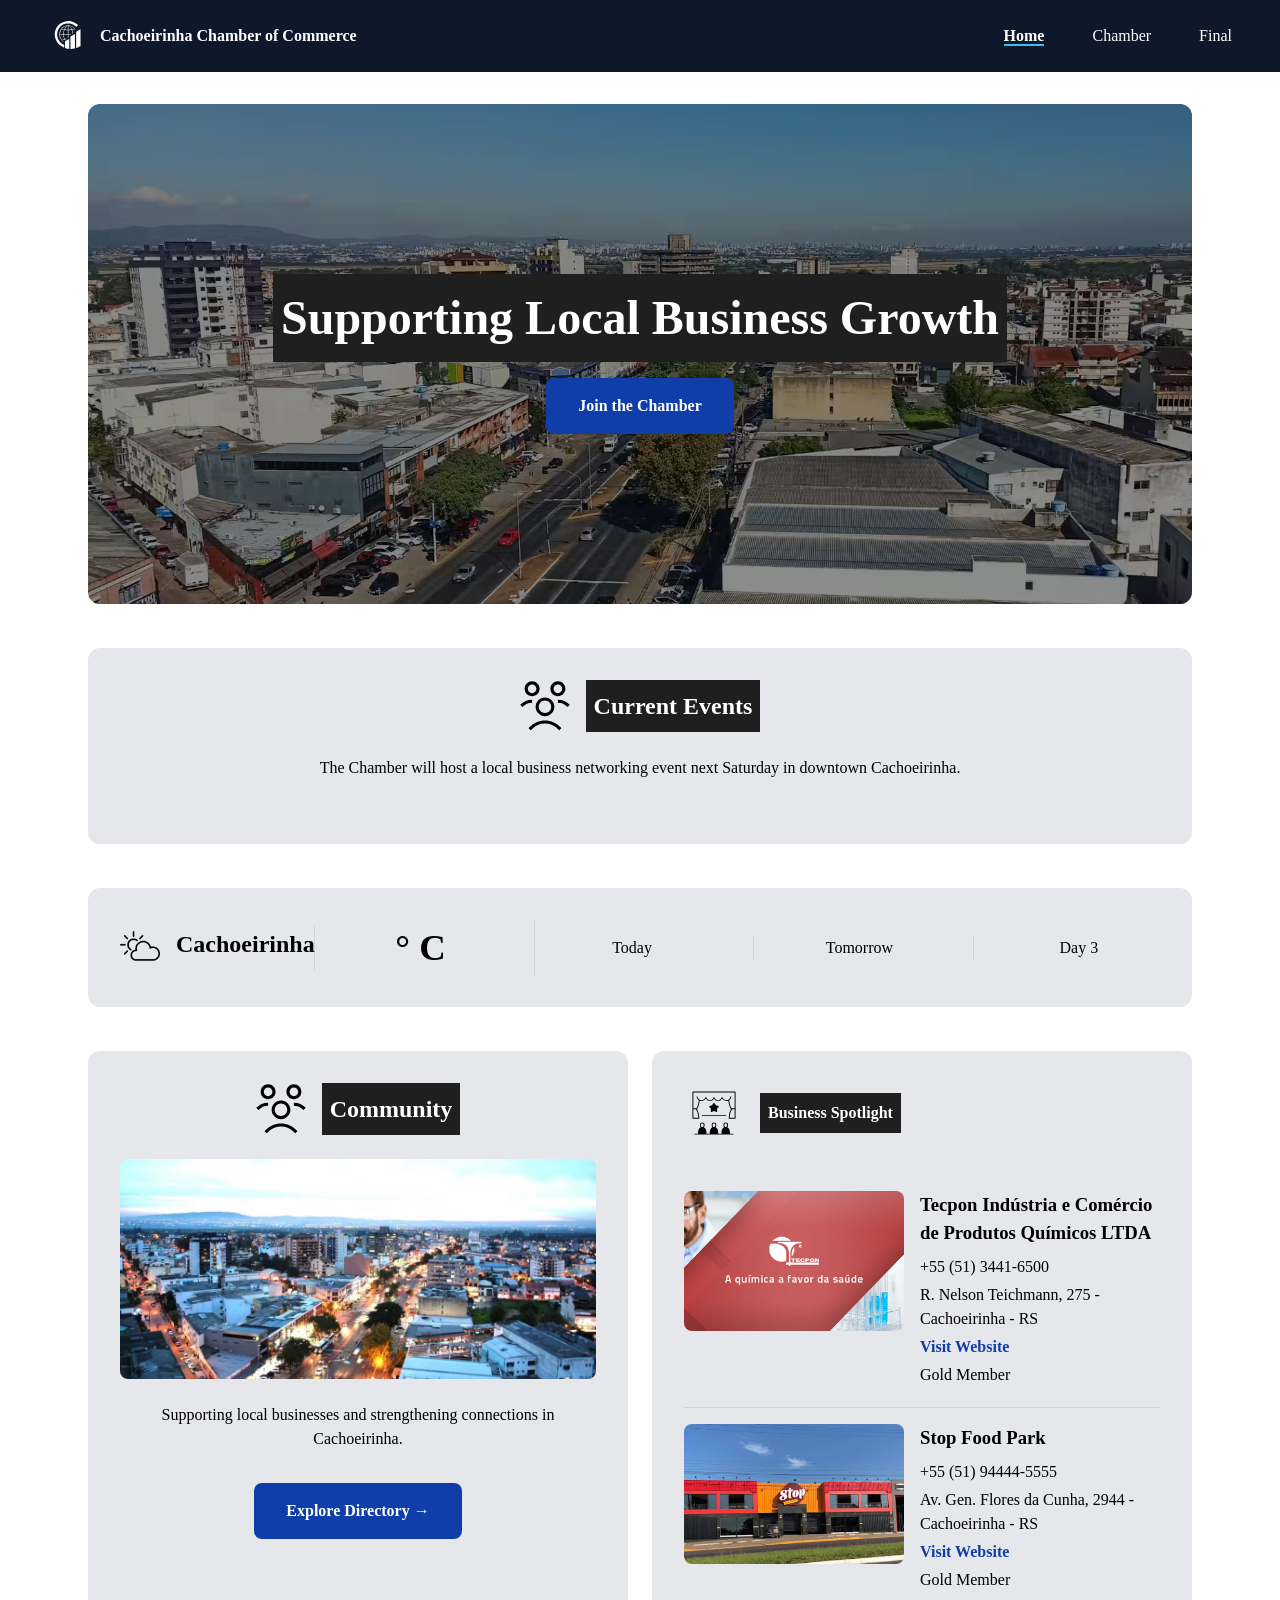
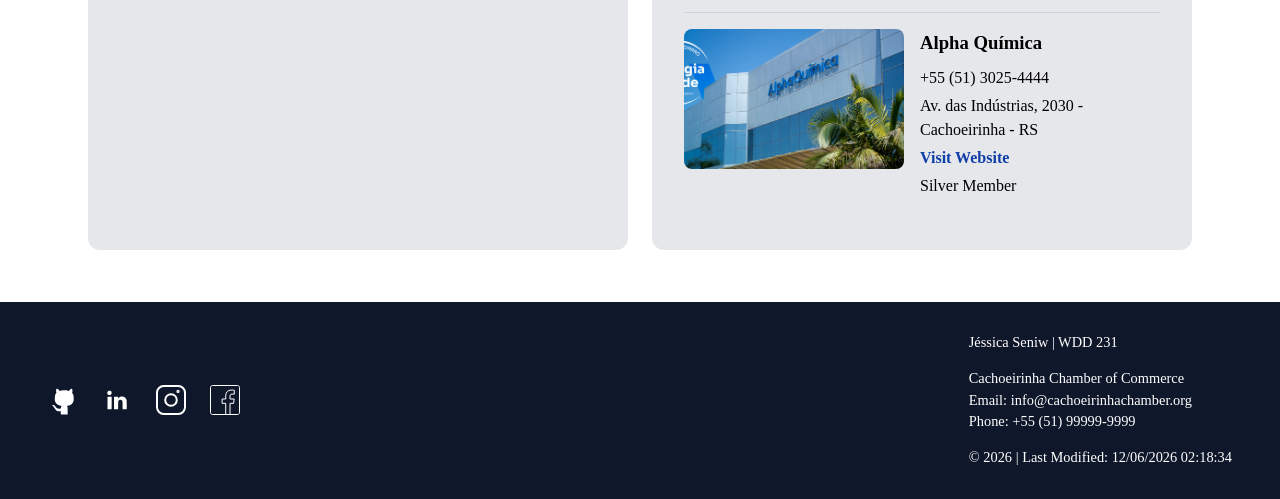
==== chamber/index.html @ 224cff1a "adding hero" ====
<!DOCTYPE html>
<html lang="en">

<head>
    <meta charset="UTF-8">
    <meta name="viewport" content="width=device-width, initial-scale=1.0">

    <title>Chamber Home | WDD 231</title>

    <meta name="description"
        content="Community highlights, local business spotlights, weather updates, and calls to action for the Cachoeirinha Chamber of Commerce.">
    <meta name="author" content="Jéssica Seniw">

    <!-- Favicon -->
    <link rel="icon" href="images/favicon.ico">

    <!-- Open Graph -->
    <meta property="og:title" content="Cachoeirinha Chamber of Commerce">
    <meta property="og:description"
        content="Supporting local businesses, encouraging growth, and strengthening community connections.">
    <meta property="og:image" content="https://jessicaseniw.github.io/wdd231/chamber/images/chamber-social.png">
    <meta property="og:url" content="https://jessicaseniw.github.io/wdd231/chamber/index.html">
    <meta property="og:type" content="website">

    <!-- Google Fonts -->
    <link rel="preconnect" href="https://fonts.googleapis.com">
    <link rel="preconnect" href="https://fonts.gstatic.com" crossorigin>
    <link href="https://fonts.googleapis.com/css2?family=Roboto:wght@400;500;700&display=swap" rel="stylesheet">

    <!-- CSS -->
    <link rel="stylesheet" href="../styles/normalize.css">

    <!-- Base site layout -->
    <link rel="stylesheet" href="../styles/small.css">
    <link rel="stylesheet" href="../styles/large.css">

    <!-- Chamber specific -->
    <link rel="stylesheet" href="styles/directory-small.css">
    <link rel="stylesheet" href="styles/directory-large.css">

    <!-- JavaScript -->
    <script src="../scripts/navigation.js" defer></script>
    <script src="../scripts/date.js" defer></script>

    <!-- HOME PAGE JS -->
    <script src="scripts/weather.js" defer></script>
    <script src="scripts/spotlight.js" defer></script>

</head>

<body>

    <header>
        <nav class="navigation">
            <a href="index.html" class="logo">
                <img src="../images/logo.svg" alt="Cachoeirinha Chamber logo" loading="lazy">
            </a>

            <p>Cachoeirinha Chamber of Commerce</p>

            <button id="menuButton" aria-label="Toggle navigation menu" aria-expanded="false">
                ☰
            </button>

            <ul id="navLinks">
                <li><a href="/index.html" class="active">Home</a></li>
                <li><a href="directory.html">Chamber</a></li>
                <li><a href="#">Final</a></li>
            </ul>
        </nav>
    </header>

    <main class="home-grid">
        <section class="hero">

            <img src="images/hero.avif" alt="Cachoeirinha community and local businesses">

            <div class="hero-content">

                <h2>Supporting Local Business Growth</h2>

                <a href="directory.html" class="cta-button">
                    Join the Chamber
                </a>

            </div>

        </section>

        <!-- EVENTS -->
        <section class="community-card">

            <div class="community-header">
                <img src="images/community.svg" alt="Event icon">
                <h2>Current Events</h2>
            </div>

            <p>
                The Chamber will host a local business networking
                event next Saturday in downtown Cachoeirinha.
            </p>

        </section>

        <!-- WEATHER -->
        <section class="weather-card">

            <div class="weather-item weather-main">

                <img id="weatherIcon" src="images/weather.ico" alt="Weather icon">

                <div>
                    <h1>Cachoeirinha</h1>
                    <p id="weatherDescription"></p>
                </div>

            </div>

            <div class="weather-item">
                <p class="temperature">
                    <span id="currentTemp"></span>° C
                </p>
            </div>

            <div class="weather-item">
                <p class="forecast-title">Today</p>
                <p id="forecast1"></p>
            </div>

            <div class="weather-item">
                <div>
                    <p class="forecast-title">Tomorrow</p>
                    <p id="forecast2"></p>
                </div>
            </div>

            <div class="weather-item">
                <div>
                    <p class="forecast-title">
                    <p class="forecast-title">Day 3</p>
                    <p id="forecast3"></p>
                </div>
            </div>

        </section>

        <!-- BOTTOM SECTION -->
        <section class="bottom-grid">

            <!-- COMMUNITY -->
            <div class="community-card">

                <div class="community-header">
                    <img src="images/community.svg" alt="Community icon">
                    <h2>Community</h2>
                </div>

                <img src="images/community.avif" alt="Community image">

                <p>
                    Supporting local businesses and strengthening
                    connections in Cachoeirinha.
                </p>

                <a href="directory.html">Explore Directory →</a>

            </div>

            <!-- SPOTLIGHT -->
            <div class="spotlight-card">

                <div class="spotlight-header">
                    <img src="images/spotlight.svg" alt="Spotlight icon">
                    <h2>Business Spotlight</h2>
                </div>

                <!-- Dynamic spotlight cards -->
                <div id="spotlights"></div>

            </div>

        </section>

    </main>

    <footer>
        <div class="icon-social">
            <a href="https://github.com" aria-label="GitHub">
                <img src="../images/github.svg" alt="GitHub icon">
            </a>

            <a href="https://www.linkedin.com" aria-label="LinkedIn">
                <img src="../images/linkedin.svg" alt="LinkedIn icon">
            </a>

            <a href="https://www.instagram.com" aria-label="Instagram">
                <img src="../images/insta.svg" alt="Instagram icon">
            </a>

            <a href="https://www.facebook.com" aria-label="Facebook">
                <img src="../images/facebook.svg" alt="Facebook icon">
            </a>
        </div>

        <div class="footer-info">
            <p>Jéssica Seniw | WDD 231</p>

            <p>
                Cachoeirinha Chamber of Commerce<br>
                Email: info@cachoeirinhachamber.org<br>
                Phone: +55 (51) 99999-9999
            </p>

            <p>
                &copy; <span id="currentyear"></span> |
                <span id="lastModified"></span>
            </p>
        </div>
    </footer>

</body>

</html>
---- styles/small.css ----
/* ================= Navigation ================= */
.navigation {
    background-color: #0f172a;
    color: #ffffff;
    padding: 1rem 1.25rem;

    display: flex;
    align-items: center;
    gap: 0.75rem;
    position: relative;
}

/* Logo + site name */
.logo {
    display: flex;
    align-items: center;
    gap: 0.5rem;
    text-decoration: none;
}

.logo img {
    width: 40px;
    height: auto;
    /* força o SVG a ficar branco */
    filter: brightness(0) invert(1);
}

/* Site name */
.navigation p {
    margin: 0;
    font-size: 1rem;
    font-weight: 700;
    white-space: nowrap;
}

/* Hamburger */
.navigation button {
    margin-left: auto;
    font-size: 1.75rem;
    background: none;
    border: none;
    color: #ffffff;
    cursor: pointer;
}

/* Navigation links */
.navigation ul {
    list-style: none;
    margin: 0;
    padding: 1rem 0;

    position: Static;
    top: 72px;
    left: 0;
    width: 100%;

    background-color: #0f172a;

    display: none;
    flex-direction: column;
    align-items: center;
    gap: 1.25rem;
}

.navigation ul.open {
    display: flex;
}

.navigation a {
    color: #ffffff;
    text-decoration: none;
    font-size: 1rem;
}

.navigation a.active {
    font-weight: 700;
    border-bottom: 2px solid #38bdf8;
}

/* ================= Main ================= */
main {
    padding: 1rem;
}

main h1 {
    margin: 0 0 1rem 0;
}

/* Sections */
section {
    margin-bottom: 1.25rem;
}

section h2 {
    background-color: #1f1f1f;
    color: #ffffff;
    padding: 0.5rem;
    font-size: 1rem;
    text-align: center;
    margin: 0;
}

/* About */
.about p {
    background-color: #e5e5e5;
    padding: 1rem;
    margin: 0;
}

/* Student photo */
.photo img {
    width: 80%;
    display: block;
}

/* ================= Courses ================= */
.courses h2 {
    margin-bottom: 0.5rem;
}

.course-filters {
    display: flex;
    gap: 0.5rem;
    margin-bottom: 0.75rem;
}

.course-filters button {
    flex: 1;
    padding: 0.5rem;
    background-color: #d9d9d9;
    border: 1px solid #aaa;
    cursor: pointer;
}

.course-list {
    display: grid;
    grid-template-columns: 1fr;
    gap: 0.75rem;
}

.course {
    background-color: #d9d9d9;
    padding: 0.75rem;
    text-align: center;
    border: 1px solid #aaa;
}

.course.completed {
    background-color: #e0f2fe;
    border: 2px solid #156e94;
    font-weight: 700;
}

.credits {
    text-align: center;
    font-size: 0.9rem;
    margin: 0.75rem 0 0;
}

/* ================= Social Icons ================= */
.icon-social {
    display: flex;
    justify-content: center;
    gap: 1.5rem;
    margin: 0.5rem 0;
}

.icon-social img {
    width: 30px;
    height: 30px;
}

/* ================= Footer ================= */
footer {
    background-color: #0f172a;
    color: #ffffff;
    padding: 1rem;
    text-align: center;

    display: flex;
    flex-direction: column;
    gap: 0.25rem;
}
---- styles/large.css ----
@media (min-width: 768px) {

    /* ================= Navigation ================= */
    .navigation {
        padding: 1rem 3rem;
    }

    .navigation button {
        font-size: 2rem;
    }

    .navigation ul {
        top: 72px;
        flex-direction: row;
        justify-content: center;
        gap: 3rem;
    }

    /* ================= Main Layout ================= */
    main {
        max-width: 1200px;
        margin: 0 auto;
        padding: 1rem;

        display: grid;
        grid-template-columns: 2fr 1fr;
        grid-template-areas:
            "title title"
            "about photo"
            "courses courses";
        gap: 1rem;
    }

    main h1 {
        grid-area: title;
        margin-bottom: 0.5rem;
    }

    .about {
        grid-area: about;
        display: flex;
        flex-direction: column;
    }

    .photo {
        grid-area: photo;
        display: flex;
        flex-direction: column;
    }

    .courses {
        grid-area: courses;
    }

    /* ================= Equal Height Cards ================= */
    .about .card-content,
    .photo .card-content {
        flex: 1;
        display: flex;
    }

    .about p {
        flex: 1;
    }

    .photo .card-content {
        align-items: center;
        justify-content: center;
    }

    .photo img {
        max-width: 50%;
        height: auto;
    }

    /* ================= Courses ================= */
    .course-list {
        grid-template-columns: repeat(3, 1fr);
    }

    /* ================= Social Icons ================= */
    .icon-social {
        margin: 0.75rem 0;
    }

    /* ================= Footer ================= */
    footer {
        flex-direction: row;
        justify-content: space-between;
        align-items: center;
        text-align: left;
        padding: 1rem 3rem;
    }
}
---- chamber/styles/directory-small.css ----
/* ================= HERO ================= */

.hero {
    position: relative;
    border-radius: 12px;
    overflow: hidden;
}

.hero img {
    width: 100%;
    height: 320px;
    object-fit: cover;
}

.hero-content {
    position: absolute;
    inset: 0;

    display: flex;
    flex-direction: column;
    justify-content: center;
    align-items: center;

    background: rgba(0, 0, 0, 0.45);

    color: white;
    text-align: center;
    padding: 1rem;
}

.hero-content h2 {
    font-size: 2rem;
    margin-bottom: 1rem;
}

.cta-button {
    background-color: #0f3ea8;
    color: white;
    text-decoration: none;

    padding: 1rem 2rem;
    border-radius: 8px;

    font-weight: 700;
}

/* ================= View Buttons (Directory only) ================= */
.view-buttons {
    display: flex;
    justify-content: center;
    gap: 0.75rem;
    margin-bottom: 1rem;
}

.view-buttons button {
    width: 44px;
    height: 44px;
    background-color: transparent;
    border: 1px solid #cbd5f5;
    border-radius: 6px;
    cursor: pointer;

    display: flex;
    align-items: center;
    justify-content: center;
}

.view-buttons button img {
    width: 22px;
    height: 22px;
}

.view-buttons button.active {
    background-color: #e5e7eb;
    outline: 2px solid #0f172a;
}

/* ================= Directory Page ================= */
#members.grid-view {
    display: grid;
    grid-template-columns: 1fr;
    gap: 1rem;
}

#members.list-view {
    display: flex;
    flex-direction: column;
    gap: 1rem;
}

.member-card {
    background-color: #e5e7eb;
    padding: 1rem;
    border-radius: 6px;
    text-align: center;
}

#members.grid-view .member-card img {
    width: 100%;
    height: 200px;
    object-fit: cover;
    display: block;
    border-radius: 4px;
    margin-bottom: 0.5rem;
}

#members.list-view .member-card img {
    display: none;
}

.member-card h2 {
    margin: 0.5rem 0;
    font-size: 1.1rem;
}

.member-card p {
    margin: 0.25rem 0;
}

.member-card a {
    color: #0f172a;
    font-weight: 600;
}

/*=================Footer=================*/

.footer-info {
    font-size: 0.9rem;
}

/* =====================================================
   HOME PAGE
===================================================== */

.home-grid {
    display: flex;
    flex-direction: column;
    gap: 1.5rem;
}

/* ================= WEATHER ================= */

.weather-card {
    background-color: #e5e7eb;
    border-radius: 12px;
    padding: 2rem;

    display: flex;
    flex-direction: column;
    gap: 1.5rem;
}

.weather-item {
    display: flex;
    align-items: center;
    justify-content: center;
    gap: 1rem;
    text-align: center;
}

.weather-item img {
    width: 40px;
}

.weather-item h2,
.weather-item h3,
.weather-item p {
    margin: 0;
}

.temperature {
    font-size: 2.3rem;
    font-weight: 700;
}

#weatherDescription {
    text-transform: capitalize;
    font-size: 0.95rem;
    color: #334155;
    margin-top: 0.25rem;
}

/* ================= BOTTOM GRID ================= */

.bottom-grid {
    display: flex;
    flex-direction: column;
    gap: 1.5rem;
}

/* ================= COMMUNITY ================= */

.community-card,
.spotlight-card {
    background-color: #e5e7eb;
    border-radius: 12px;
    padding: 2rem;
}

.community-card {
    text-align: center;
}

/* COMMUNITY HEADER */

.community-header {
    display: flex;
    align-items: center;
    justify-content: center;
    gap: 1rem;
    margin-bottom: 1.5rem;
}

.community-header img {
    width: 50px;
    margin: 0;
}

.community-header h2 {
    margin: 0;
    font-size: 1.5rem;
}

/* COMMUNITY MAIN IMAGE */

.community-card>img {
    width: 100%;
    height: 220px;
    object-fit: cover;
    border-radius: 8px;
    margin-bottom: 1.5rem;
}

.community-card p {
    margin-bottom: 2rem;
}

.community-card a {
    display: inline-block;
    background-color: #0f3ea8;
    color: white;
    text-decoration: none;
    padding: 1rem 2rem;
    border-radius: 8px;
    font-weight: 700;
}

/* ================= SPOTLIGHT ================= */

.spotlight-header {
    display: flex;
    align-items: center;
    gap: 1rem;
    margin-bottom: 2rem;
}

.spotlight-header img {
    width: 60px;
}

.spotlight-header h2 {
    margin: 0;
}

/* DYNAMIC SPOTLIGHTS */

#spotlights {
    display: flex;
    flex-direction: column;
}

#spotlights .business {
    display: flex;
    gap: 1rem;
    align-items: center;
    padding: 1rem 0;
}

#spotlights .business img {
    width: 200px;
    height: 130px;
    object-fit: cover;
    border-radius: 8px;
}

#spotlights .business h3 {
    margin: 0 0 0.5rem;
}

#spotlights .business p {
    margin: 0.25rem 0;
}

#spotlights .business a {
    color: #0f3ea8;
    font-weight: 600;
    text-decoration: none;
}

#spotlights .business+.business {
    border-top: 1px solid #cbd5e1;
}
---- chamber/styles/directory-large.css ----
@media (min-width: 768px) {

    /* ================= Navigation ================= */

    #menuButton {
        display: none;
    }

    .navigation {
        padding: 1rem 3rem;
    }

    .navigation ul {
        position: static;
        display: flex !important;
        flex-direction: row;
        margin-left: auto;
        gap: 3rem;
        background: none;
        width: auto;
        padding: 0;
    }

    /* ================= Main ================= */

    main {
        padding: 2rem 3rem;
    }

    /* =====================================================
       HOME PAGE
    ===================================================== */

    /* HERO */

    .hero img {
        height: 500px;
    }

    .hero-content h2 {
        font-size: 3rem;
    }

    /* WEATHER */

    .weather-card {
        flex-direction: row;
        justify-content: space-between;
        align-items: center;
    }

    .weather-item {
        flex: 1;
    }

    .weather-item:not(:last-child) {
        border-right: 1px solid #cbd5e1;
        padding-right: 2rem;
    }

    .weather-main {
        justify-content: flex-start;
        text-align: left;
    }

    /* BOTTOM GRID */

    .bottom-grid {
        display: grid;
        grid-template-columns: 1fr 1fr;
        gap: 1.5rem;
        align-items: start;
    }

    /* COMMUNITY */

    .community-card {
        height: 100%;
    }

    /* SPOTLIGHT */

    .spotlight-card {
        height: 100%;
    }

    #spotlights .business {
        align-items: flex-start;
    }

    #spotlights .business img {
        width: 220px;
        height: 140px;
    }

    /* ================= DIRECTORY PAGE ================= */

    #members.grid-view {
        grid-template-columns: repeat(3, 1fr);
    }

    #members.list-view .member-card {
        text-align: left;
    }

    /* ================= Footer ================= */

    footer {
        flex-direction: row;
        justify-content: space-between;
        align-items: center;
        text-align: left;
        padding: 1rem 3rem;
    }
}
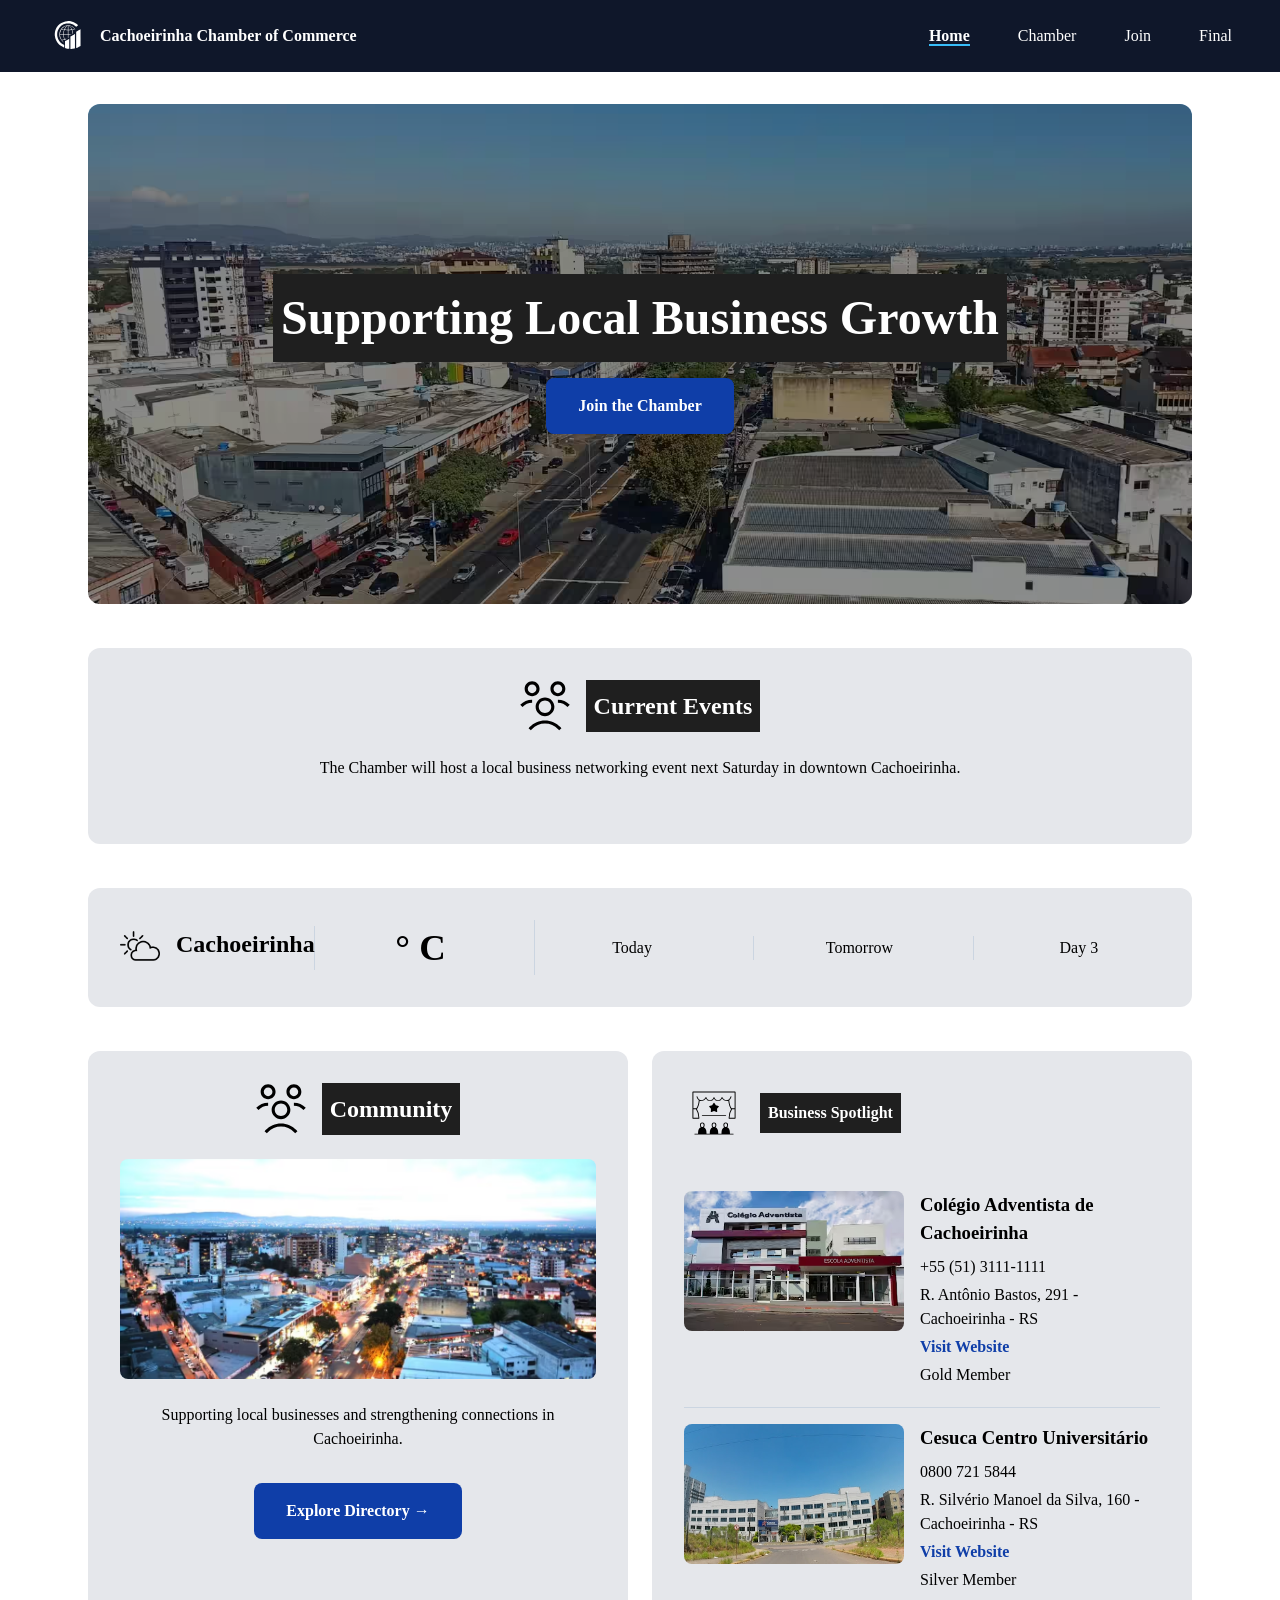
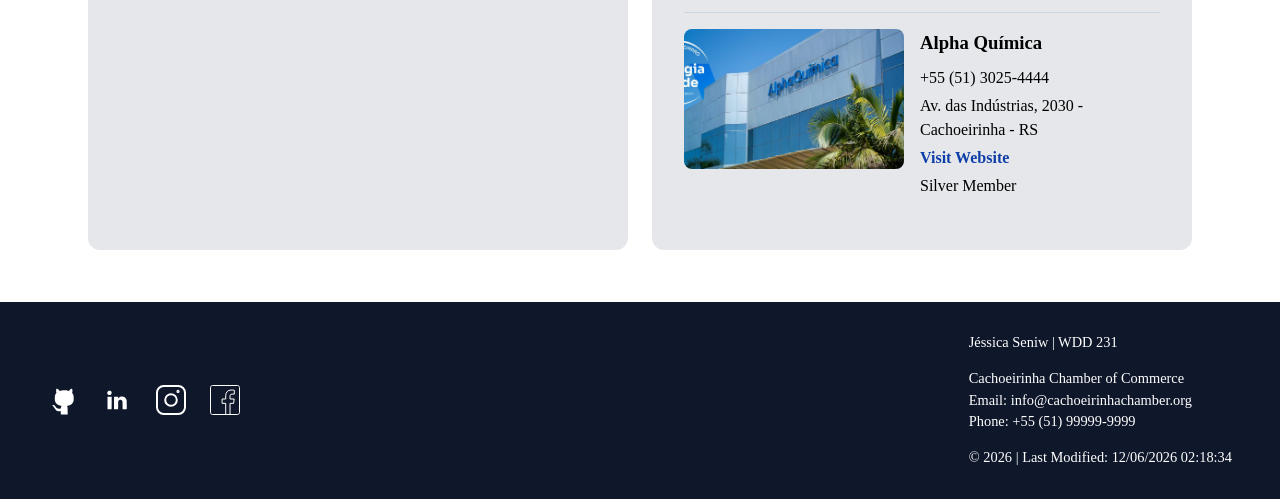
==== commit d4ca9306: "trying to fix Chamber directory.html css broked" ====
--- a/chamber/index.html
+++ b/chamber/index.html
@@ -63,8 +63,9 @@
             </button>
 
             <ul id="navLinks">
-                <li><a href="/index.html" class="active">Home</a></li>
+                <li><a href="index.html" class="active">Home</a></li>
                 <li><a href="directory.html">Chamber</a></li>
+                <li><a href="join.html">Join</a></li>
                 <li><a href="#">Final</a></li>
             </ul>
         </nav>
--- a/styles/small.css
+++ b/styles/small.css
@@ -1,3 +1,5 @@
+/* SMALL.CSS */
+
 /* ================= Navigation ================= */
 .navigation {
     background-color: #0f172a;
--- a/styles/large.css
+++ b/styles/large.css
@@ -1,3 +1,5 @@
+/* LARGE.CSS */
+
 @media (min-width: 768px) {
 
     /* ================= Navigation ================= */
--- a/chamber/styles/directory-small.css
+++ b/chamber/styles/directory-small.css
@@ -1,3 +1,5 @@
+/* DIRECTORY-SMALL.CSS */
+
 /* ================= HERO ================= */
 
 .hero {
@@ -299,4 +301,135 @@
 
 #spotlights .business+.business {
     border-top: 1px solid #cbd5e1;
+}
+
+/* =====================================================
+   JOIN PAGE
+===================================================== */
+
+input:focus,
+select:focus,
+textarea:focus,
+button:focus,
+.membership-card a:focus {
+    outline: 3px solid #0f3ea8;
+    outline-offset: 2px;
+}
+
+/* =====================================================
+   JOIN PAGE
+===================================================== */
+
+input:focus,
+select:focus,
+textarea:focus,
+button:focus {
+    outline: 3px solid #0f3ea8;
+    outline-offset: 2px;
+}
+
+.join-container {
+    display: flex;
+    flex-direction: column;
+    gap: 2rem;
+}
+
+.form-note {
+    display: block;
+    margin-bottom: 1.5rem;
+    font-style: italic;
+}
+
+.join-form {
+    width: 100%;
+    display: block;
+}
+
+.join-form form {
+    display: flex;
+    flex-direction: column;
+    gap: 1rem;
+}
+
+.form-group {
+    display: flex;
+    flex-direction: column;
+}
+
+.form-group label {
+    font-weight: 600;
+    margin-bottom: .4rem;
+}
+
+.form-group input,
+.form-group select,
+.form-group textarea {
+    width: 100%;
+    padding: .85rem;
+    border: 1px solid #cbd5e1;
+    border-radius: 6px;
+    font-size: 1rem;
+    box-sizing: border-box;
+}
+
+input[type="submit"] {
+    background-color: #0f3ea8;
+    color: white;
+    border: none;
+    border-radius: 8px;
+    padding: 1rem;
+    cursor: pointer;
+    font-weight: 700;
+    transition: .2s;
+}
+
+input[type="submit"]:hover {
+    opacity: .9;
+}
+
+.membership-cards {
+    display: flex;
+    flex-direction: column;
+    gap: 1rem;
+}
+
+.membership-card {
+    background: #e5e7eb;
+    padding: 1.5rem;
+    border-radius: 10px;
+    text-align: center;
+    box-shadow: 0 2px 6px rgba(0, 0, 0, .08);
+}
+
+.membership-card h2 {
+    margin-top: 0;
+}
+
+.membership-card button {
+    background-color: #0f3ea8;
+    color: white;
+    border: none;
+    border-radius: 6px;
+    padding: .75rem 1rem;
+    cursor: pointer;
+    font-weight: 600;
+}
+
+/* ================= MODALS ================= */
+
+dialog {
+    border: none;
+    border-radius: 10px;
+    padding: 2rem;
+    max-width: 450px;
+}
+
+dialog::backdrop {
+    background: rgba(0, 0, 0, 0.5);
+}
+
+dialog button {
+    margin-top: 1rem;
+    padding: .75rem 1rem;
+    cursor: pointer;
 }
--- a/chamber/styles/directory-large.css
+++ b/chamber/styles/directory-large.css
@@ -1,3 +1,5 @@
+/* DIRECTORY-LARGE.CSS */
+
 @media (min-width: 768px) {
 
     /* ================= Navigation ================= */
@@ -103,6 +105,27 @@
         text-align: left;
     }
 
+    /* ================= JOIN PAGE ================= */
+
+    .join-container {
+        display: grid;
+        grid-template-columns: minmax(500px, 700px) 320px;
+        gap: 3rem;
+        justify-content: center;
+        align-items: start;
+    }
+
+    .join-form {
+        width: 100%;
+    }
+
+    .membership-cards {
+        width: 320px;
+        display: flex;
+        flex-direction: column;
+        gap: 1rem;
+    }
+
     /* ================= Footer ================= */
 
     footer {
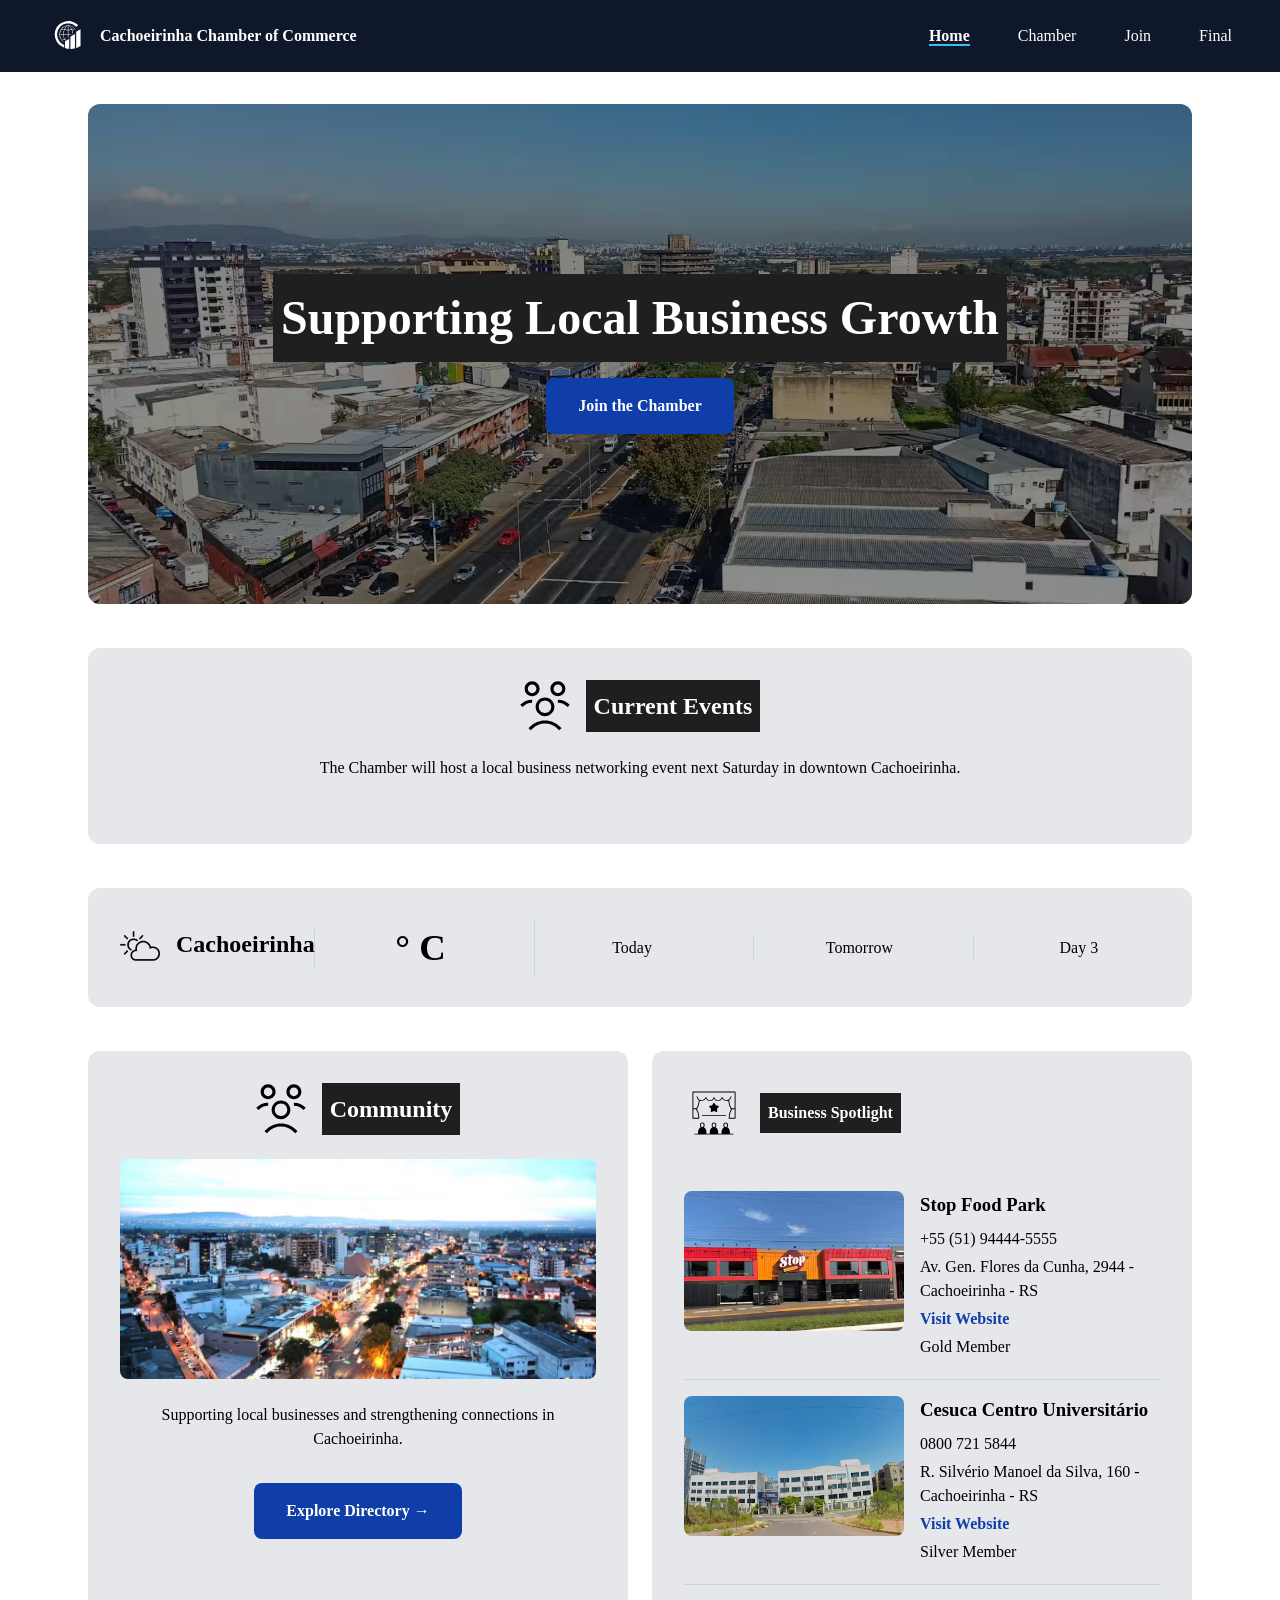
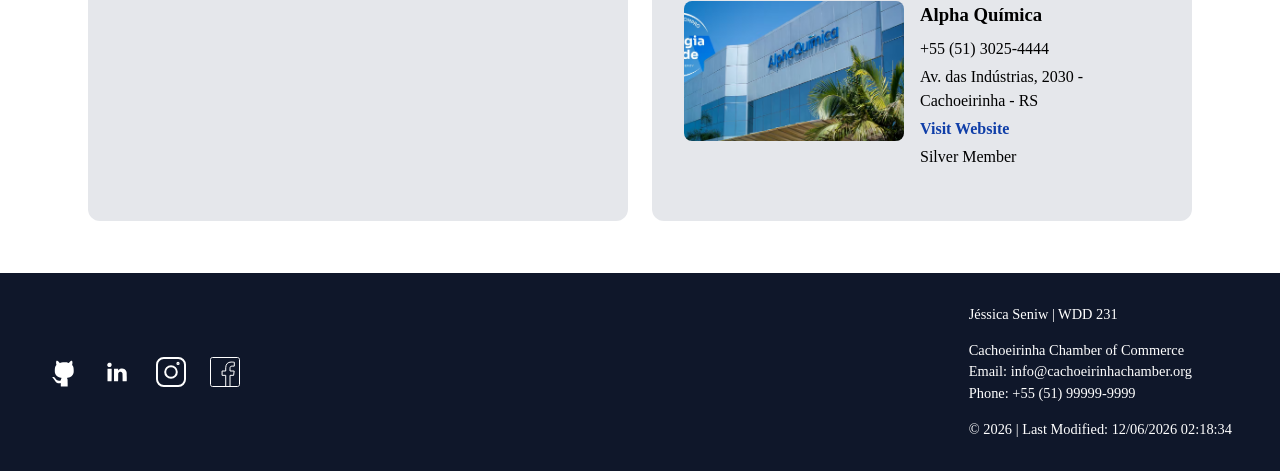
==== commit 0beee342: "Name file: adding the file's name on top of code." ====
--- a/chamber/index.html
+++ b/chamber/index.html
@@ -1,3 +1,5 @@
+<!-- CHAMBER INDEX -->
+
 <!DOCTYPE html>
 <html lang="en">
 
--- a/styles/large.css
+++ b/styles/large.css
@@ -24,7 +24,7 @@
         margin: 0 auto;
         padding: 1rem;
 
-        display: grid;
+        display: block;
         grid-template-columns: 2fr 1fr;
         grid-template-areas:
             "title title"
--- a/chamber/styles/directory-small.css
+++ b/chamber/styles/directory-small.css
@@ -301,19 +301,6 @@
 
 #spotlights .business+.business {
     border-top: 1px solid #cbd5e1;
-}
-
-/* =====================================================
-   JOIN PAGE
-===================================================== */
-
-input:focus,
-select:focus,
-textarea:focus,
-button:focus,
-.membership-card a:focus {
-    outline: 3px solid #0f3ea8;
-    outline-offset: 2px;
 }
 
 /* =====================================================
@@ -393,14 +380,6 @@
     gap: 1rem;
 }
 
-.membership-card {
-    background: #e5e7eb;
-    padding: 1.5rem;
-    border-radius: 10px;
-    text-align: center;
-    box-shadow: 0 2px 6px rgba(0, 0, 0, .08);
-}
-
 .membership-card h2 {
     margin-top: 0;
 }
@@ -432,4 +411,81 @@
     margin-top: 1rem;
     padding: .75rem 1rem;
     cursor: pointer;
+}
+
+/* ================= MEMBERSHIP CARD ANIMATION ================= */
+
+@keyframes cardFadeIn {
+    from {
+        opacity: 0;
+        transform: translateX(30px);
+    }
+
+    to {
+        opacity: 1;
+        transform: translateX(0);
+    }
+}
+
+.membership-card {
+    background: #e5e7eb;
+    padding: 1.5rem;
+    border-radius: 10px;
+    text-align: center;
+    box-shadow: 0 2px 6px rgba(0, 0, 0, .08);
+
+    opacity: 0;
+    animation: cardFadeIn .8s ease forwards;
+}
+
+.membership-card:nth-child(1) {
+    animation-delay: 0.2s;
+}
+
+.membership-card:nth-child(2) {
+    animation-delay: 0.4s;
+}
+
+.membership-card:nth-child(3) {
+    animation-delay: 0.6s;
+}
+
+.membership-card:nth-child(4) {
+    animation-delay: 0.8s;
+}
+
+/* ================= THANK YOU PAGE ================= */
+
+.thankyou-page {
+    max-width: 800px;
+    margin: 0 auto;
+}
+
+.thankyou-message {
+    margin-bottom: 2rem;
+}
+
+.application-summary {
+    background-color: #e5e7eb;
+    border-radius: 10px;
+    padding: 2rem;
+    box-shadow: 0 2px 6px rgba(0, 0, 0, .08);
+}
+
+.application-summary h2 {
+    background: none;
+    color: #0f172a;
+    padding: 0;
+    margin-bottom: 1.5rem;
+    text-align: left;
+}
+
+.application-summary p {
+    padding: .75rem 0;
+    margin: 0;
+    border-bottom: 1px solid #cbd5e1;
+}
+
+.application-summary p:last-child {
+    border-bottom: none;
 }
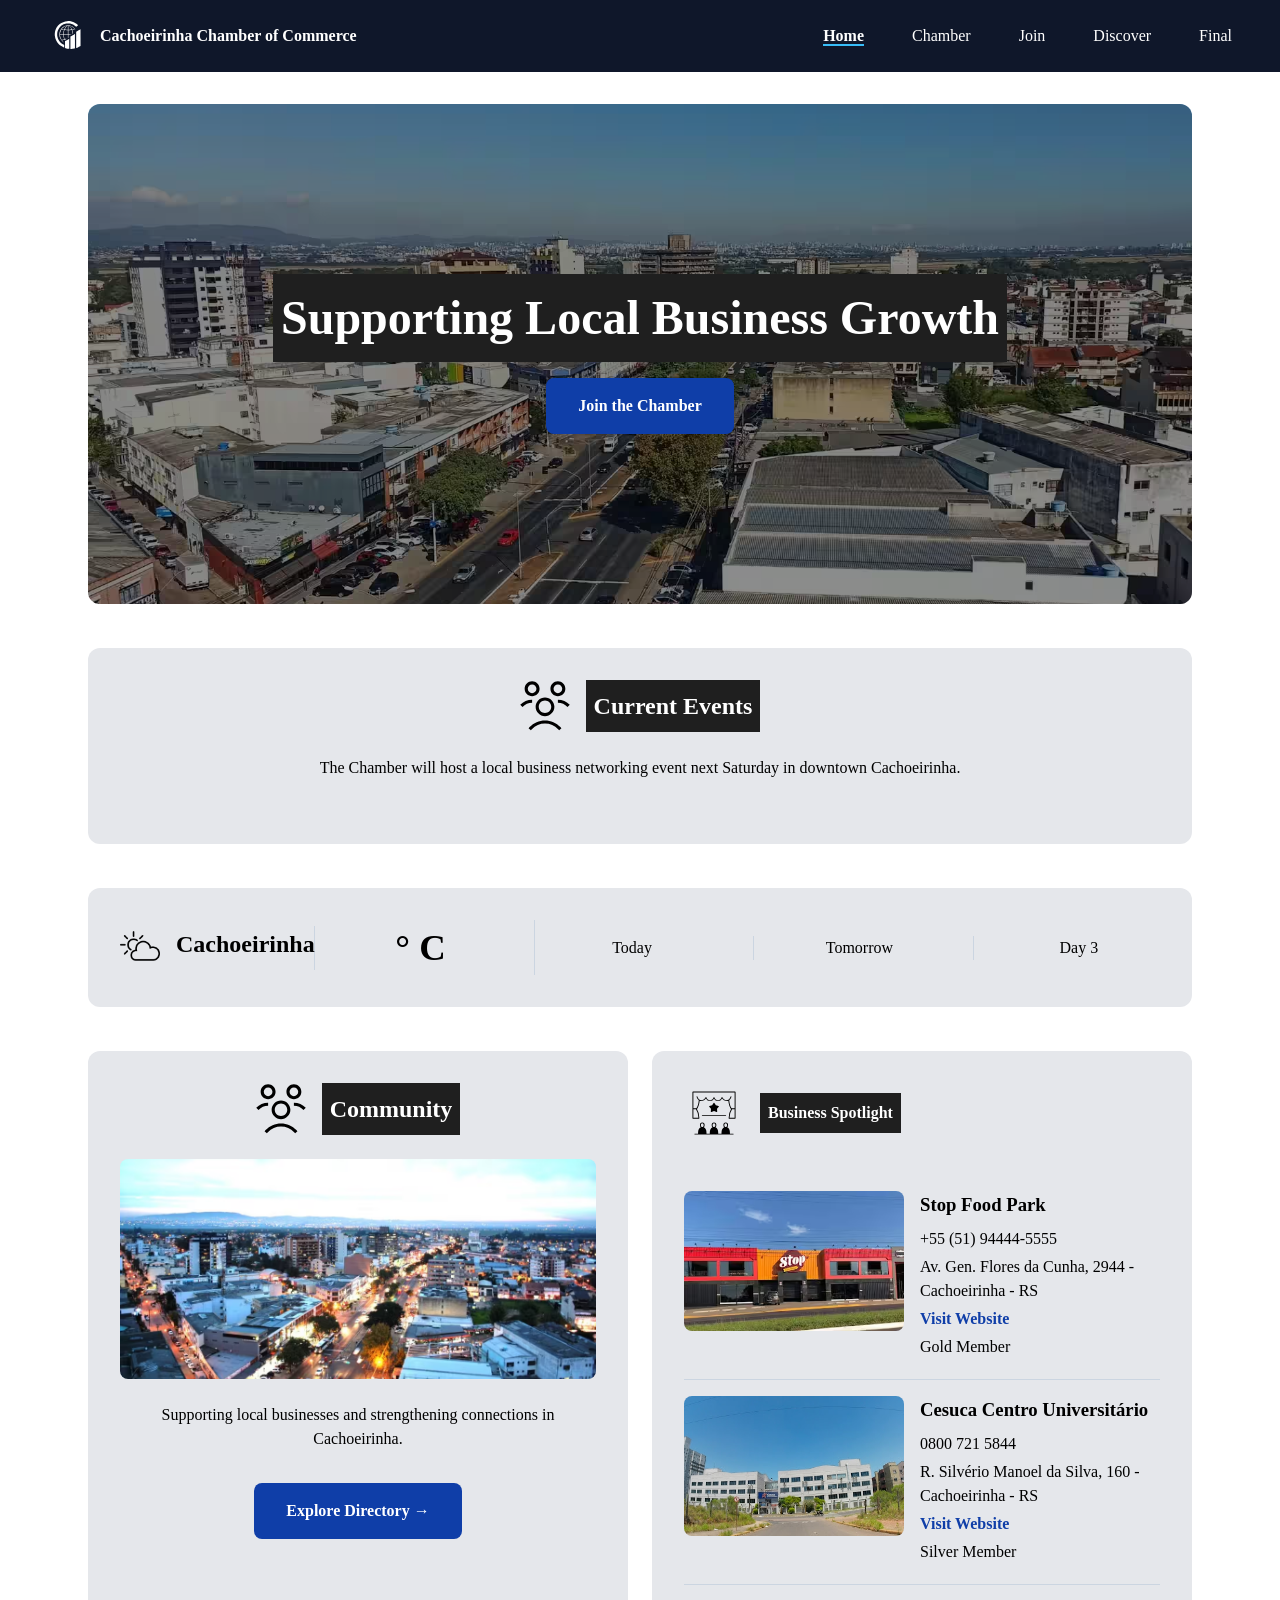
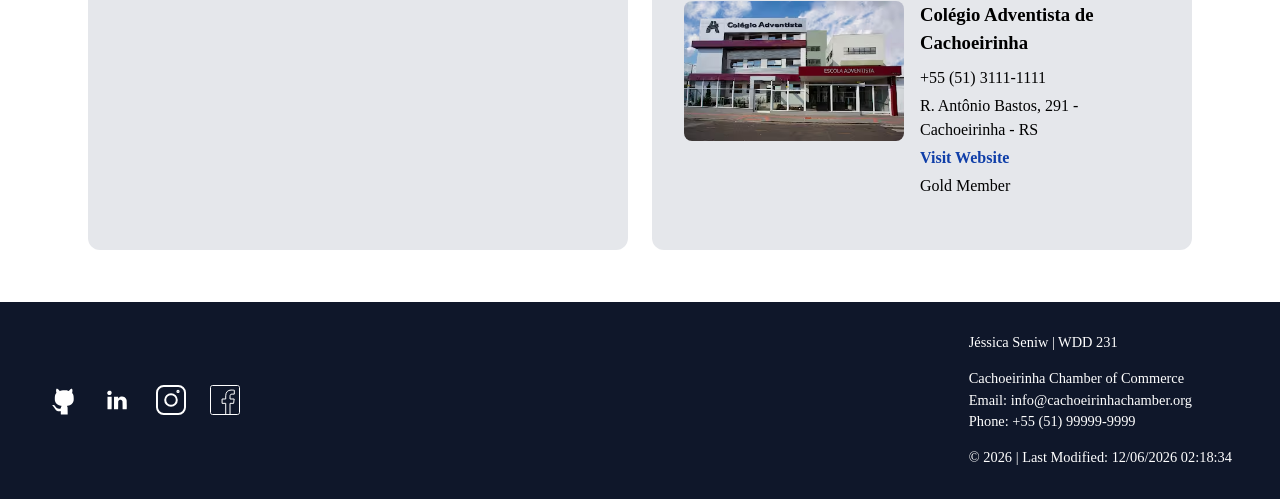
==== commit 7452d28d: "New page link: adding Discovery page link" ====
--- a/chamber/index.html
+++ b/chamber/index.html
@@ -68,6 +68,7 @@
                 <li><a href="index.html" class="active">Home</a></li>
                 <li><a href="directory.html">Chamber</a></li>
                 <li><a href="join.html">Join</a></li>
+                <li><a href="discover.html">Discover</a></li>
                 <li><a href="#">Final</a></li>
             </ul>
         </nav>
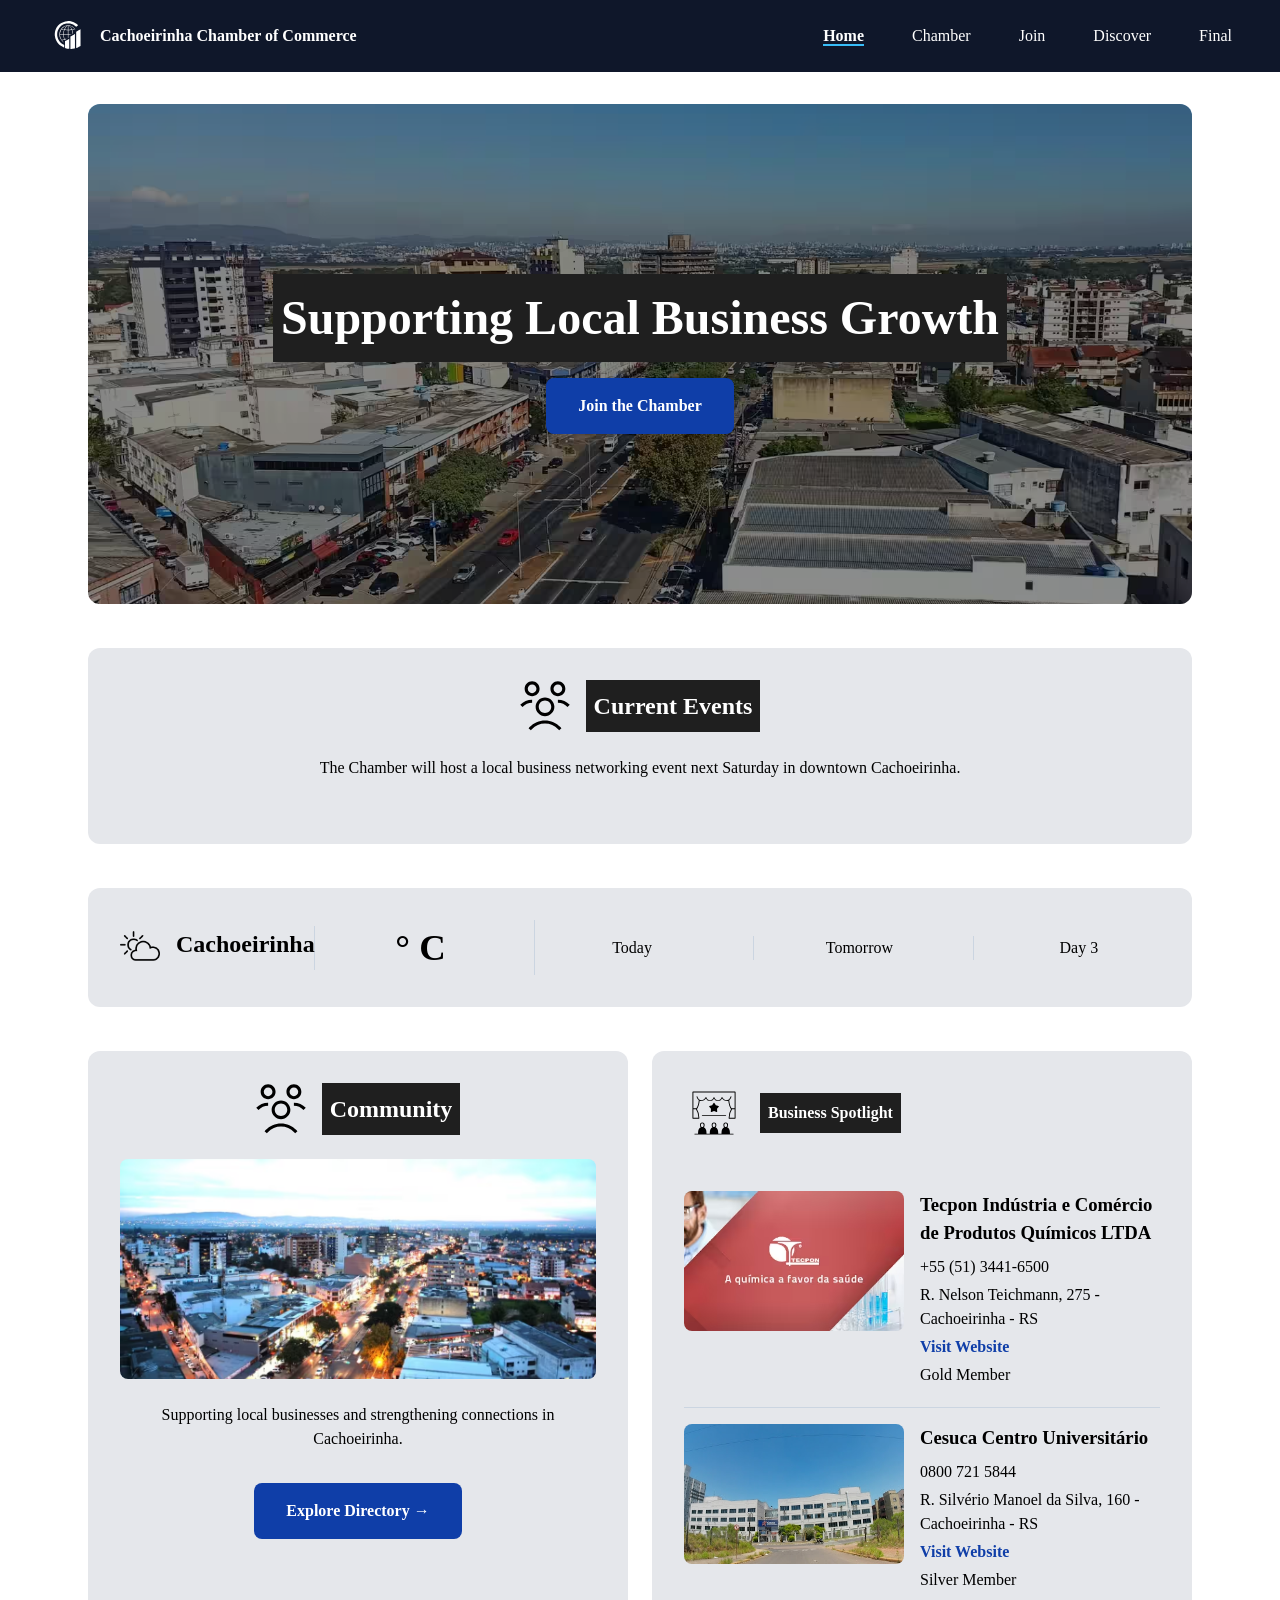
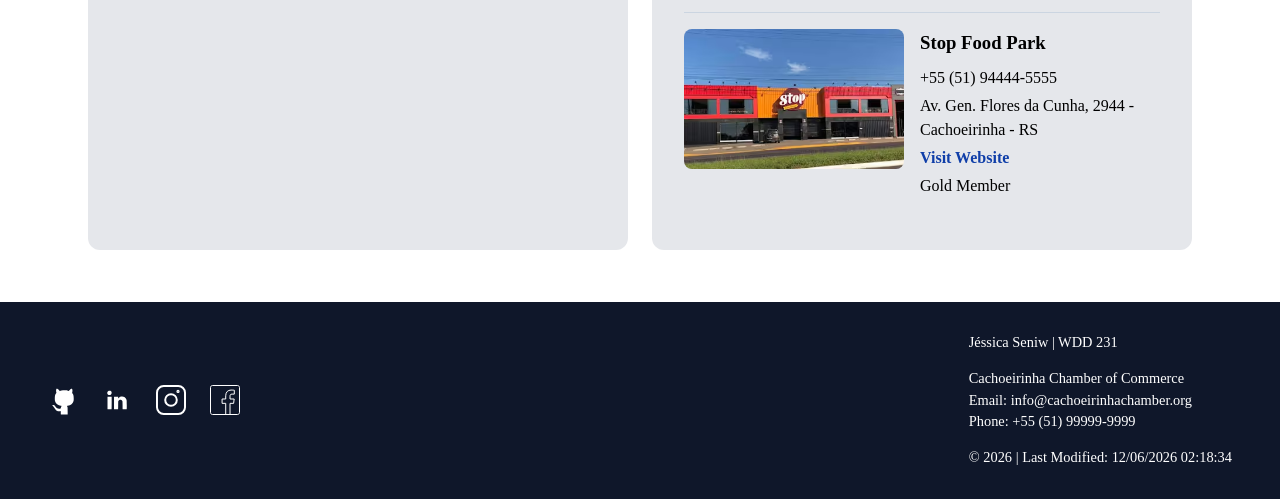
==== commit 11fa4ce3: "trying again" ====
--- a/chamber/index.html
+++ b/chamber/index.html
@@ -68,7 +68,7 @@
                 <li><a href="index.html" class="active">Home</a></li>
                 <li><a href="directory.html">Chamber</a></li>
                 <li><a href="join.html">Join</a></li>
-                <li><a href="discover.html">Discover</a></li>
+                <li><a href="discovery.html">Discover</a></li>
                 <li><a href="#">Final</a></li>
             </ul>
         </nav>
--- a/chamber/styles/directory-small.css
+++ b/chamber/styles/directory-small.css
@@ -488,4 +488,23 @@
 
 .application-summary p:last-child {
     border-bottom: none;
+}
+
+/* ===== DISCOVER PAGE ===== */
+
+.discover-grid {
+    display: grid;
+    gap: 1rem;
+
+    grid-template-areas:
+        "sidebar"
+        "gallery";
+}
+
+.sidebar {
+    grid-area: sidebar;
+}
+
+.gallery {
+    grid-area: gallery;
 }
--- a/chamber/styles/directory-large.css
+++ b/chamber/styles/directory-large.css
@@ -135,4 +135,16 @@
         text-align: left;
         padding: 1rem 3rem;
     }
+}
+
+/* ===== DISCOVER PAGE ===== */
+
+@media (min-width: 768px) {
+
+    .discover-grid {
+        grid-template-areas:
+            "sidebar gallery";
+        grid-template-columns: 300px 1fr;
+    }
+
 }
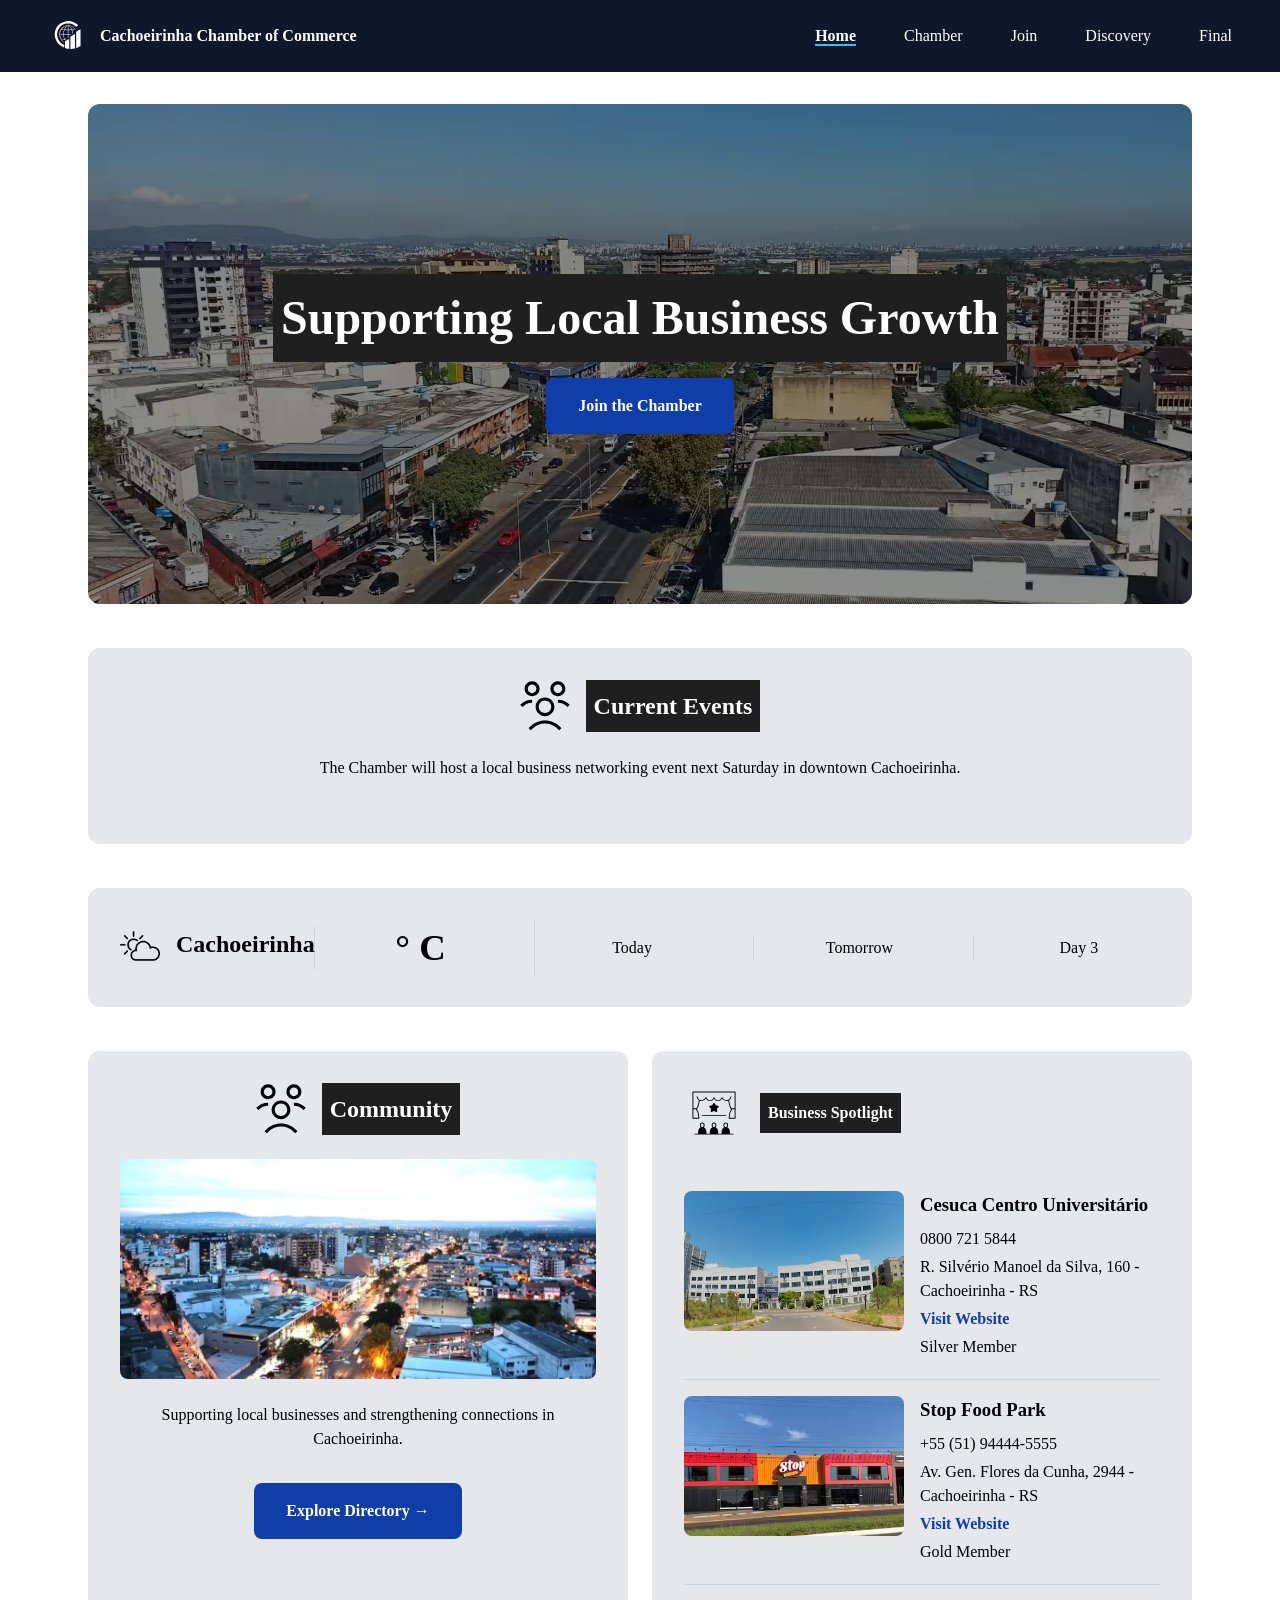
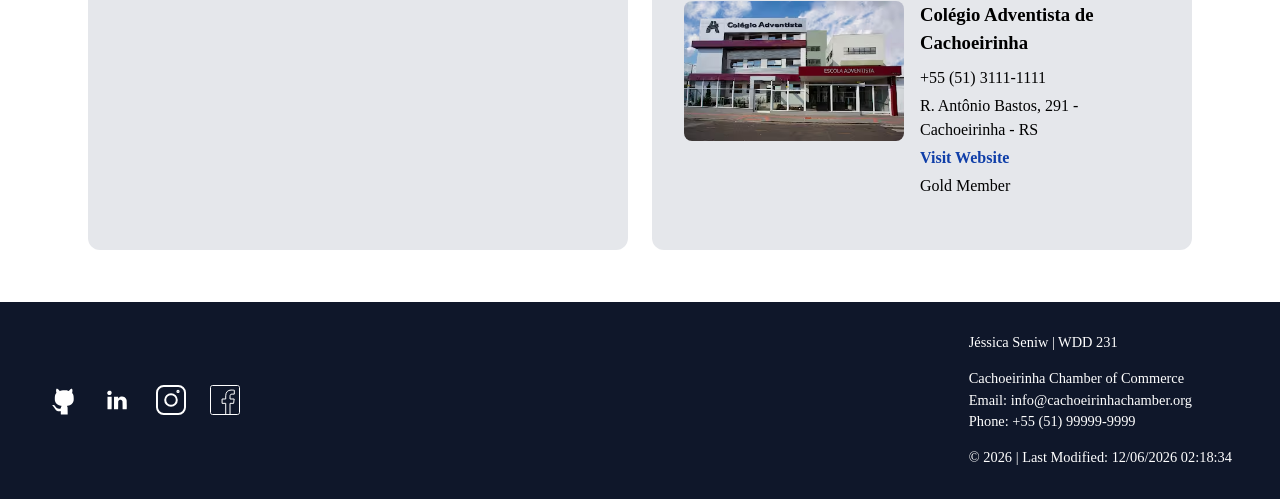
==== commit 36d443ef: "Adjusting name" ====
--- a/chamber/index.html
+++ b/chamber/index.html
@@ -68,7 +68,7 @@
                 <li><a href="index.html" class="active">Home</a></li>
                 <li><a href="directory.html">Chamber</a></li>
                 <li><a href="join.html">Join</a></li>
-                <li><a href="discovery.html">Discover</a></li>
+                <li><a href="discovery.html">Discovery</a></li>
                 <li><a href="#">Final</a></li>
             </ul>
         </nav>
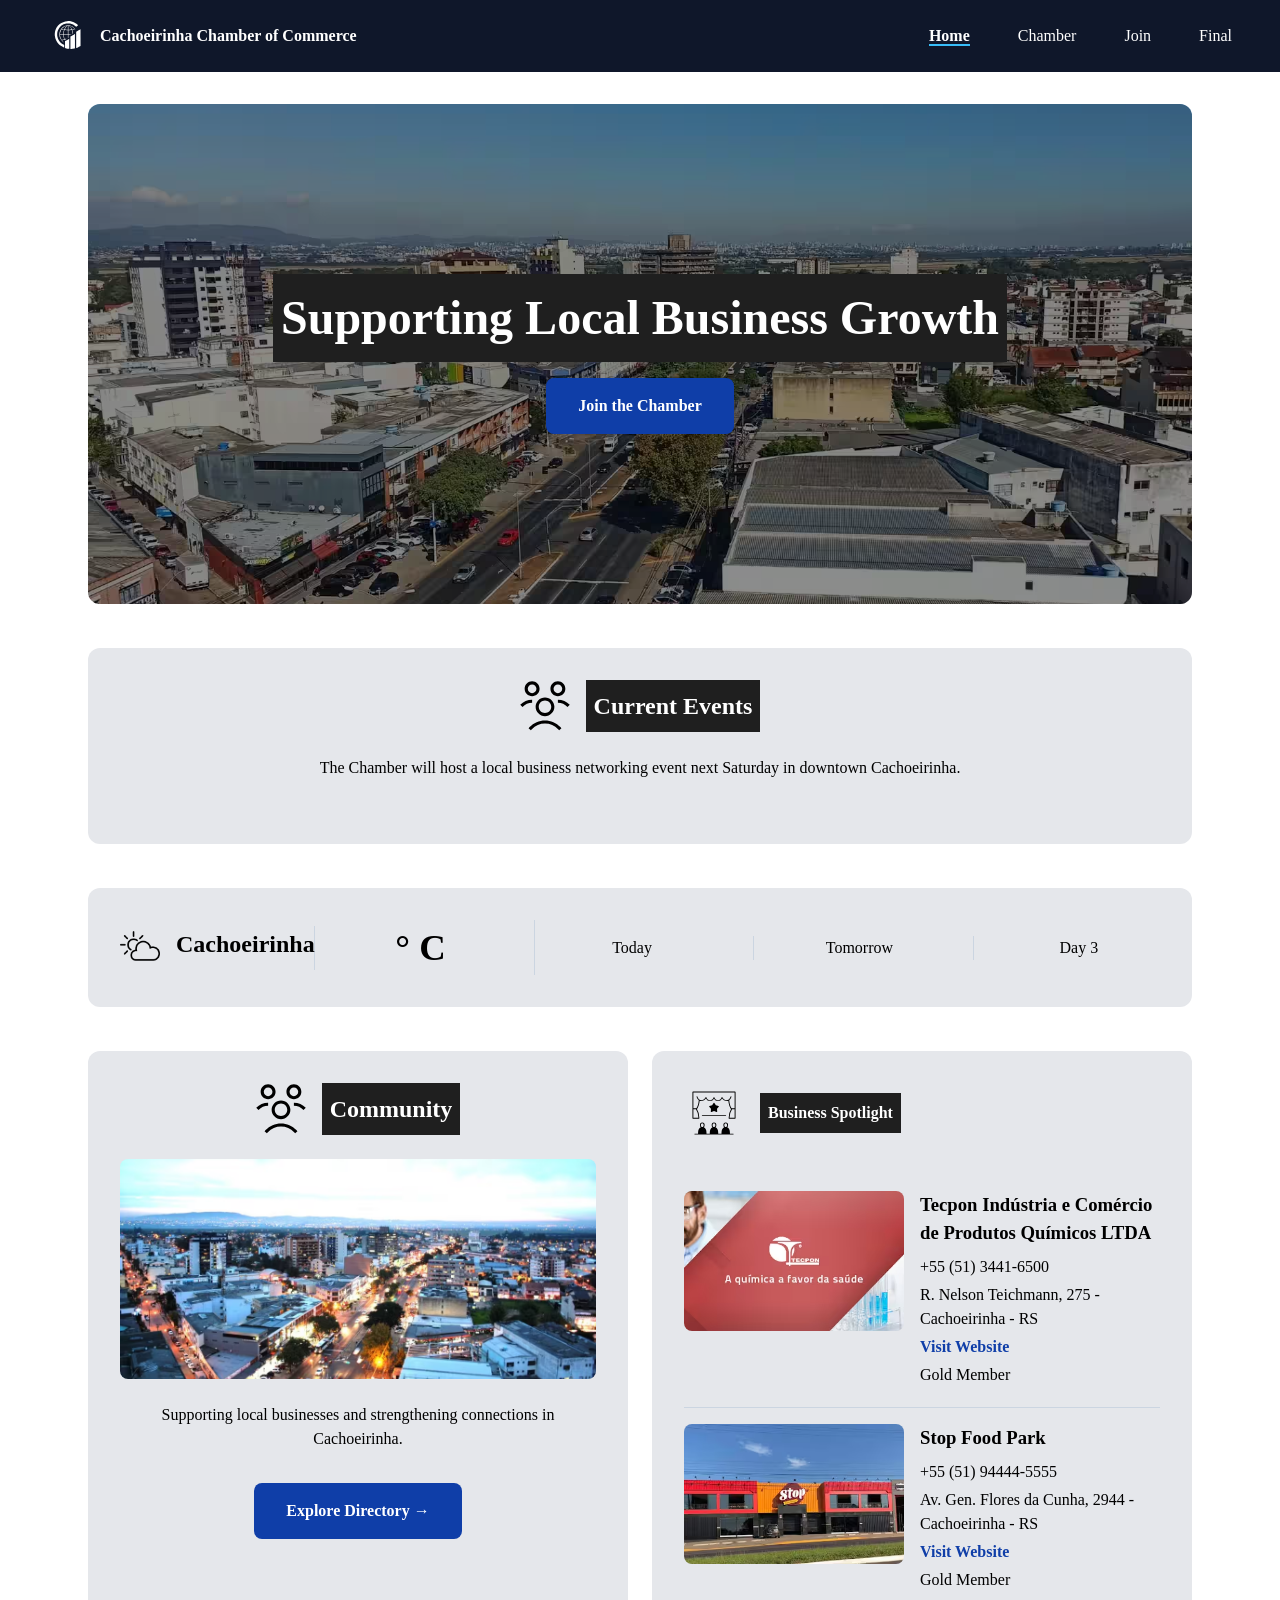
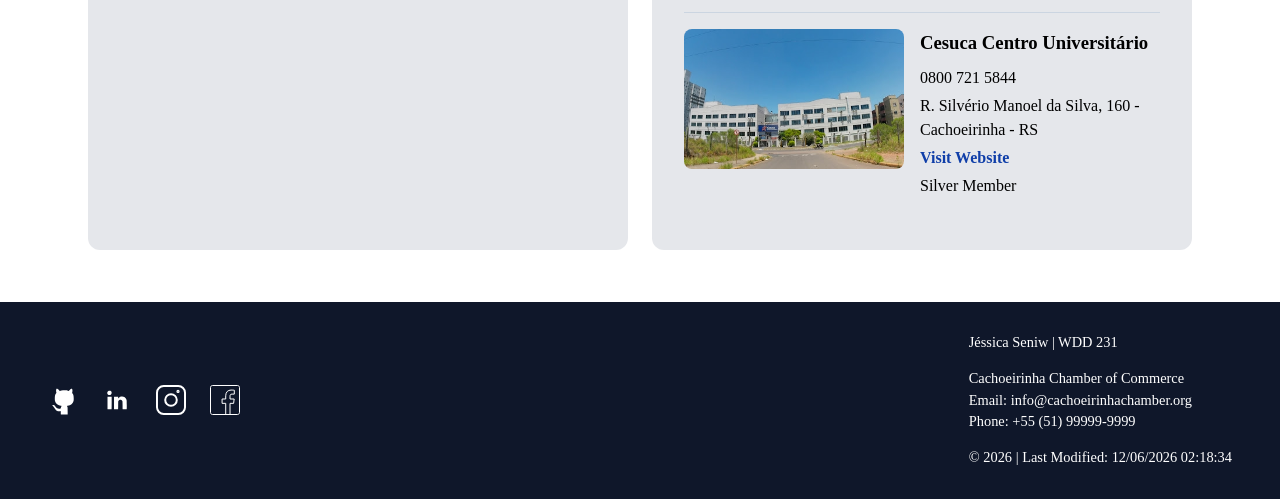
==== commit 0d1ccc49: "deleting discovery page from menu bar" ====
--- a/chamber/index.html
+++ b/chamber/index.html
@@ -68,7 +68,7 @@
                 <li><a href="index.html" class="active">Home</a></li>
                 <li><a href="directory.html">Chamber</a></li>
                 <li><a href="join.html">Join</a></li>
-                <li><a href="discovery.html">Discovery</a></li>
+                
                 <li><a href="#">Final</a></li>
             </ul>
         </nav>
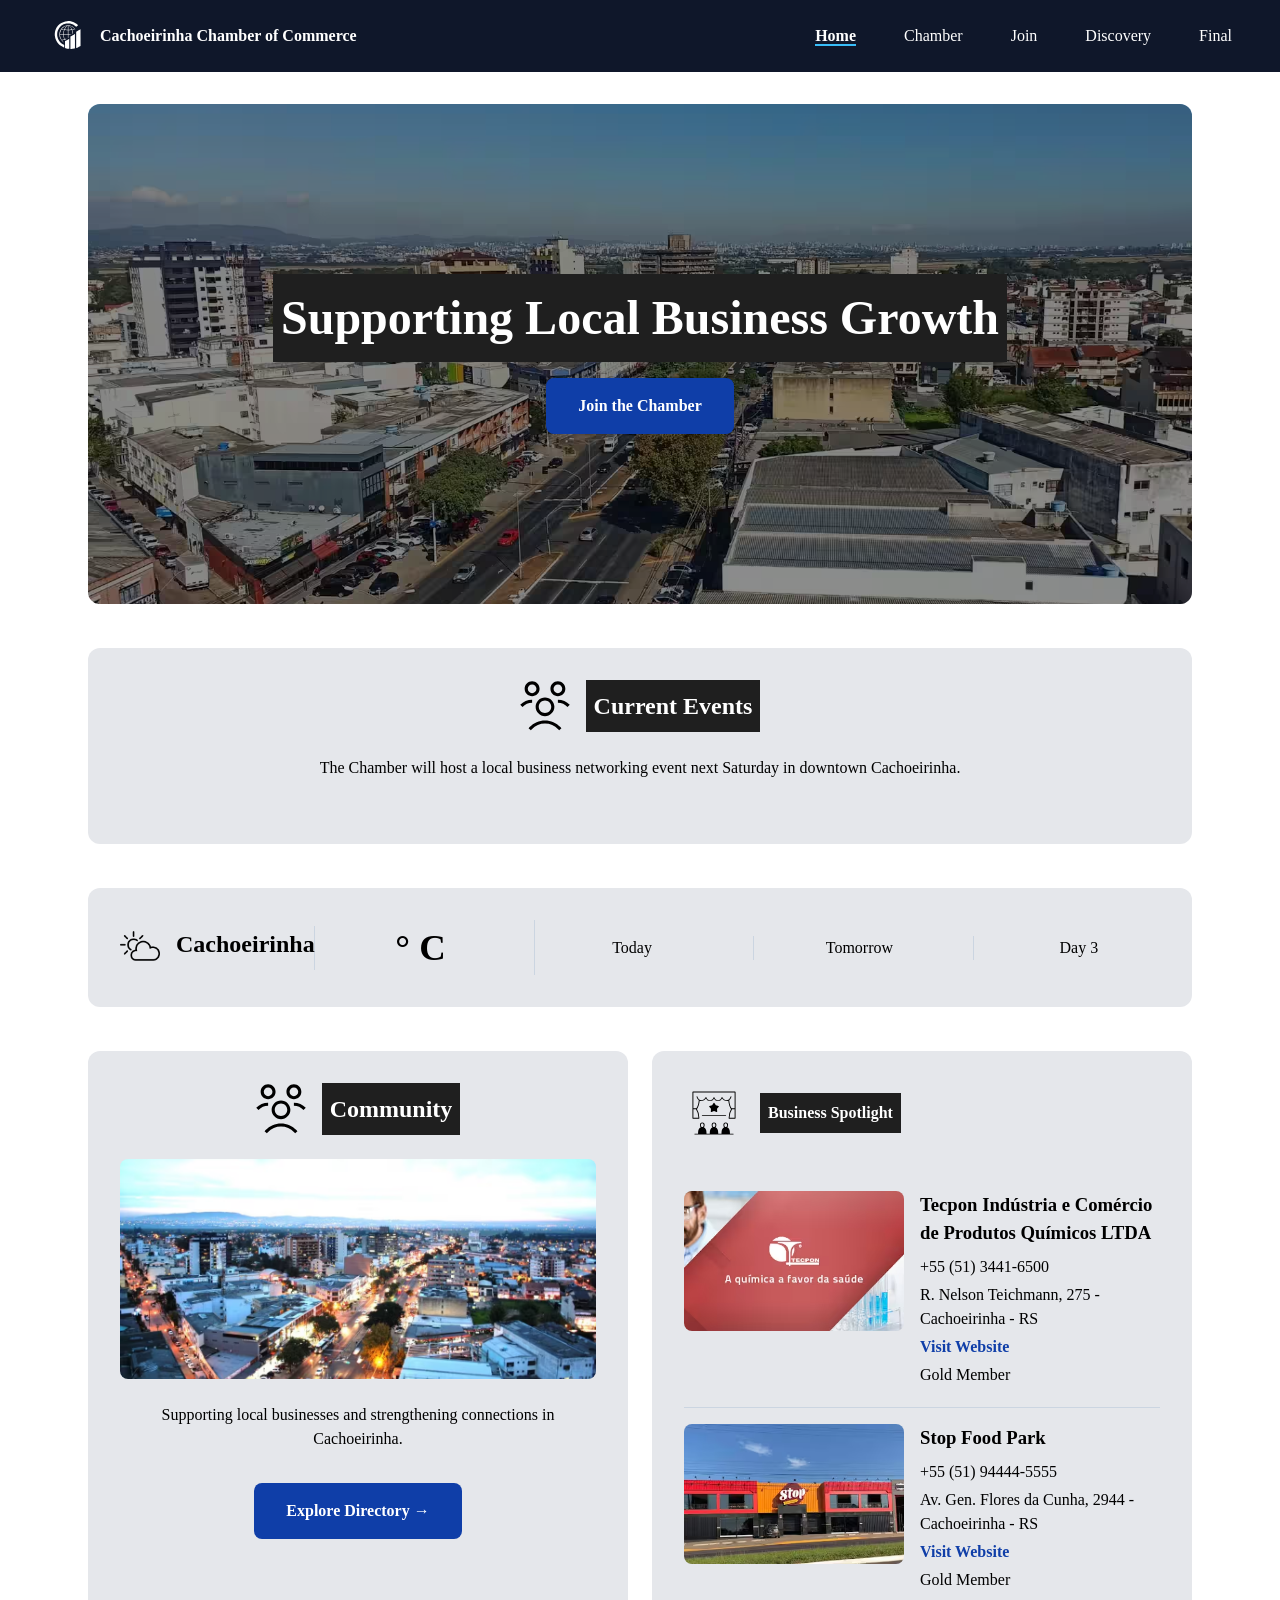
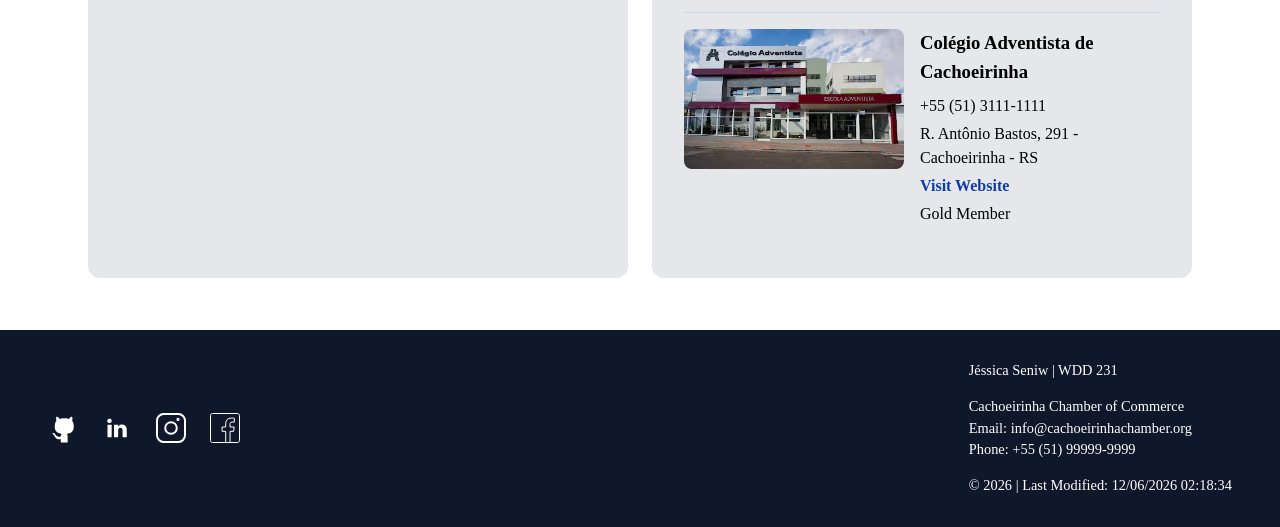
==== commit a5bd89cf: "Discovery Page: adding" ====
--- a/chamber/index.html
+++ b/chamber/index.html
@@ -68,7 +68,7 @@
                 <li><a href="index.html" class="active">Home</a></li>
                 <li><a href="directory.html">Chamber</a></li>
                 <li><a href="join.html">Join</a></li>
-                
+                <li><a href="discovery.html">Discovery</a></li>
                 <li><a href="#">Final</a></li>
             </ul>
         </nav>
